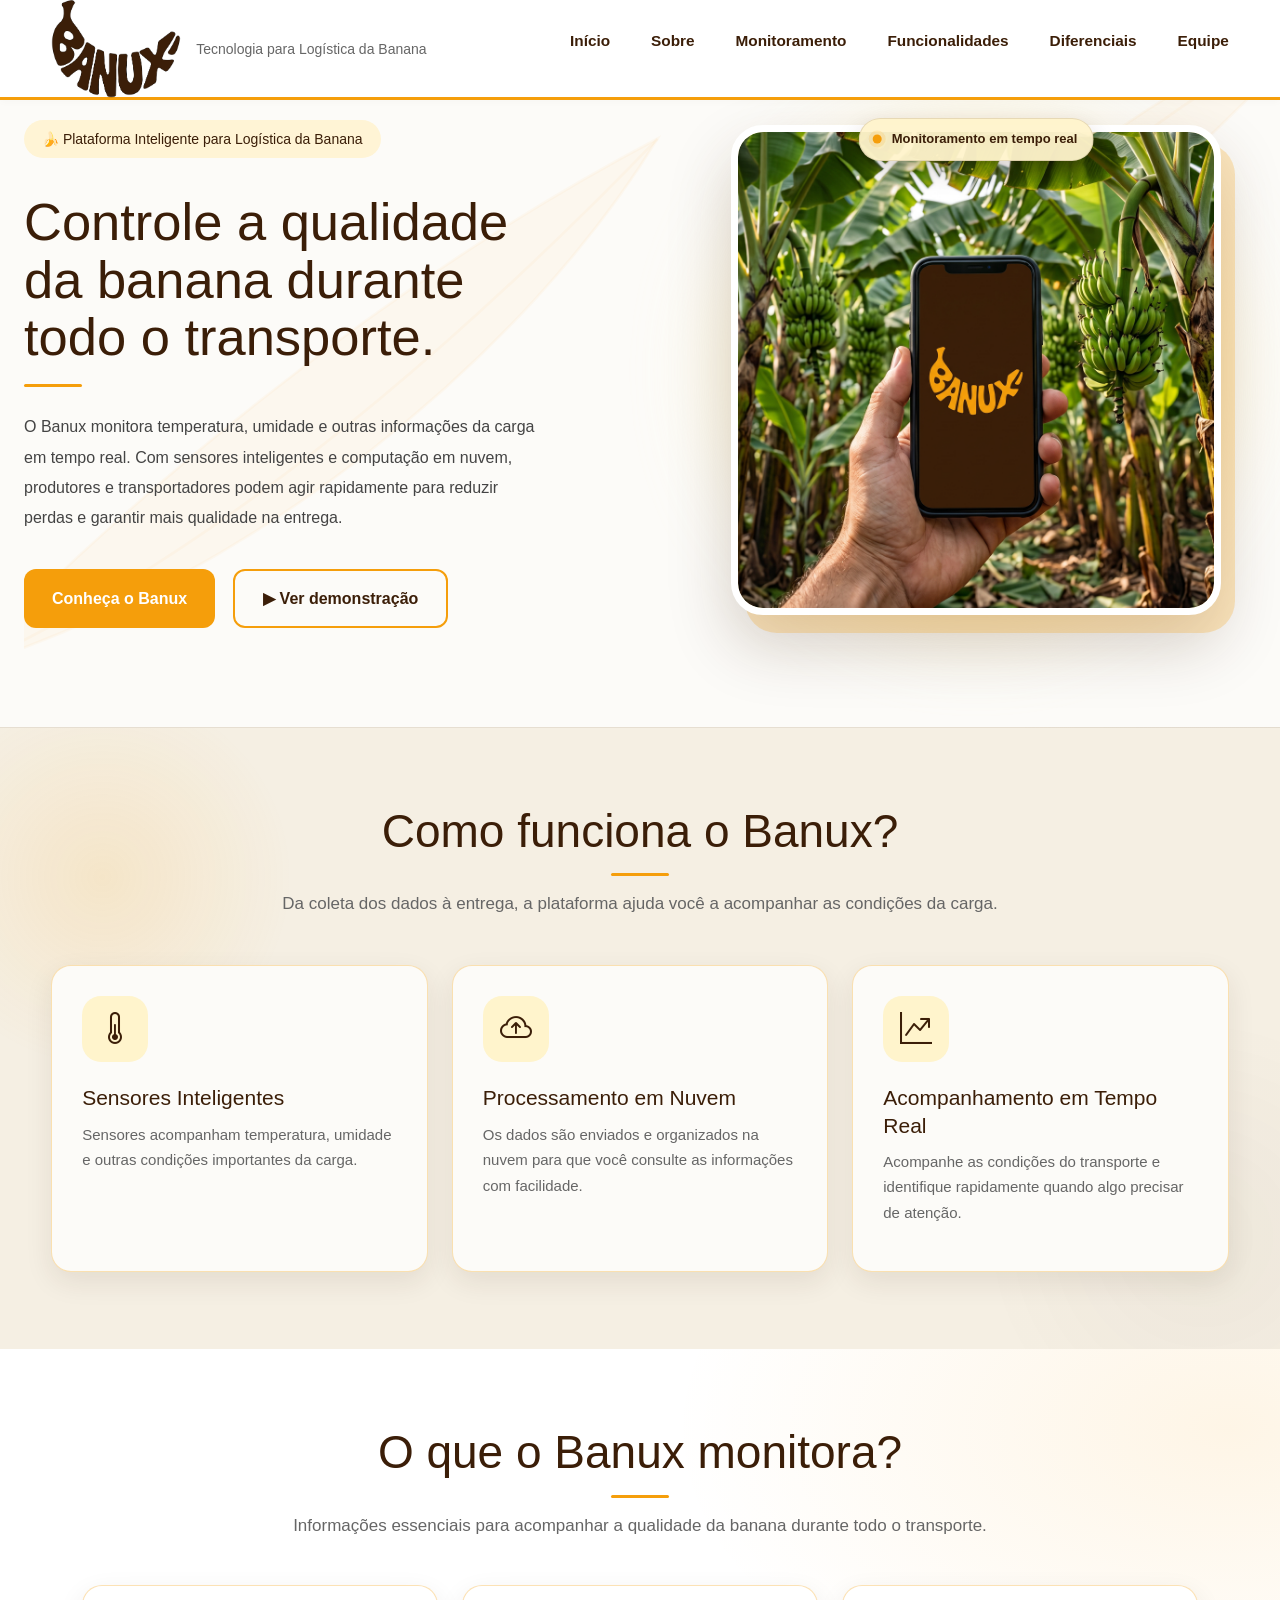
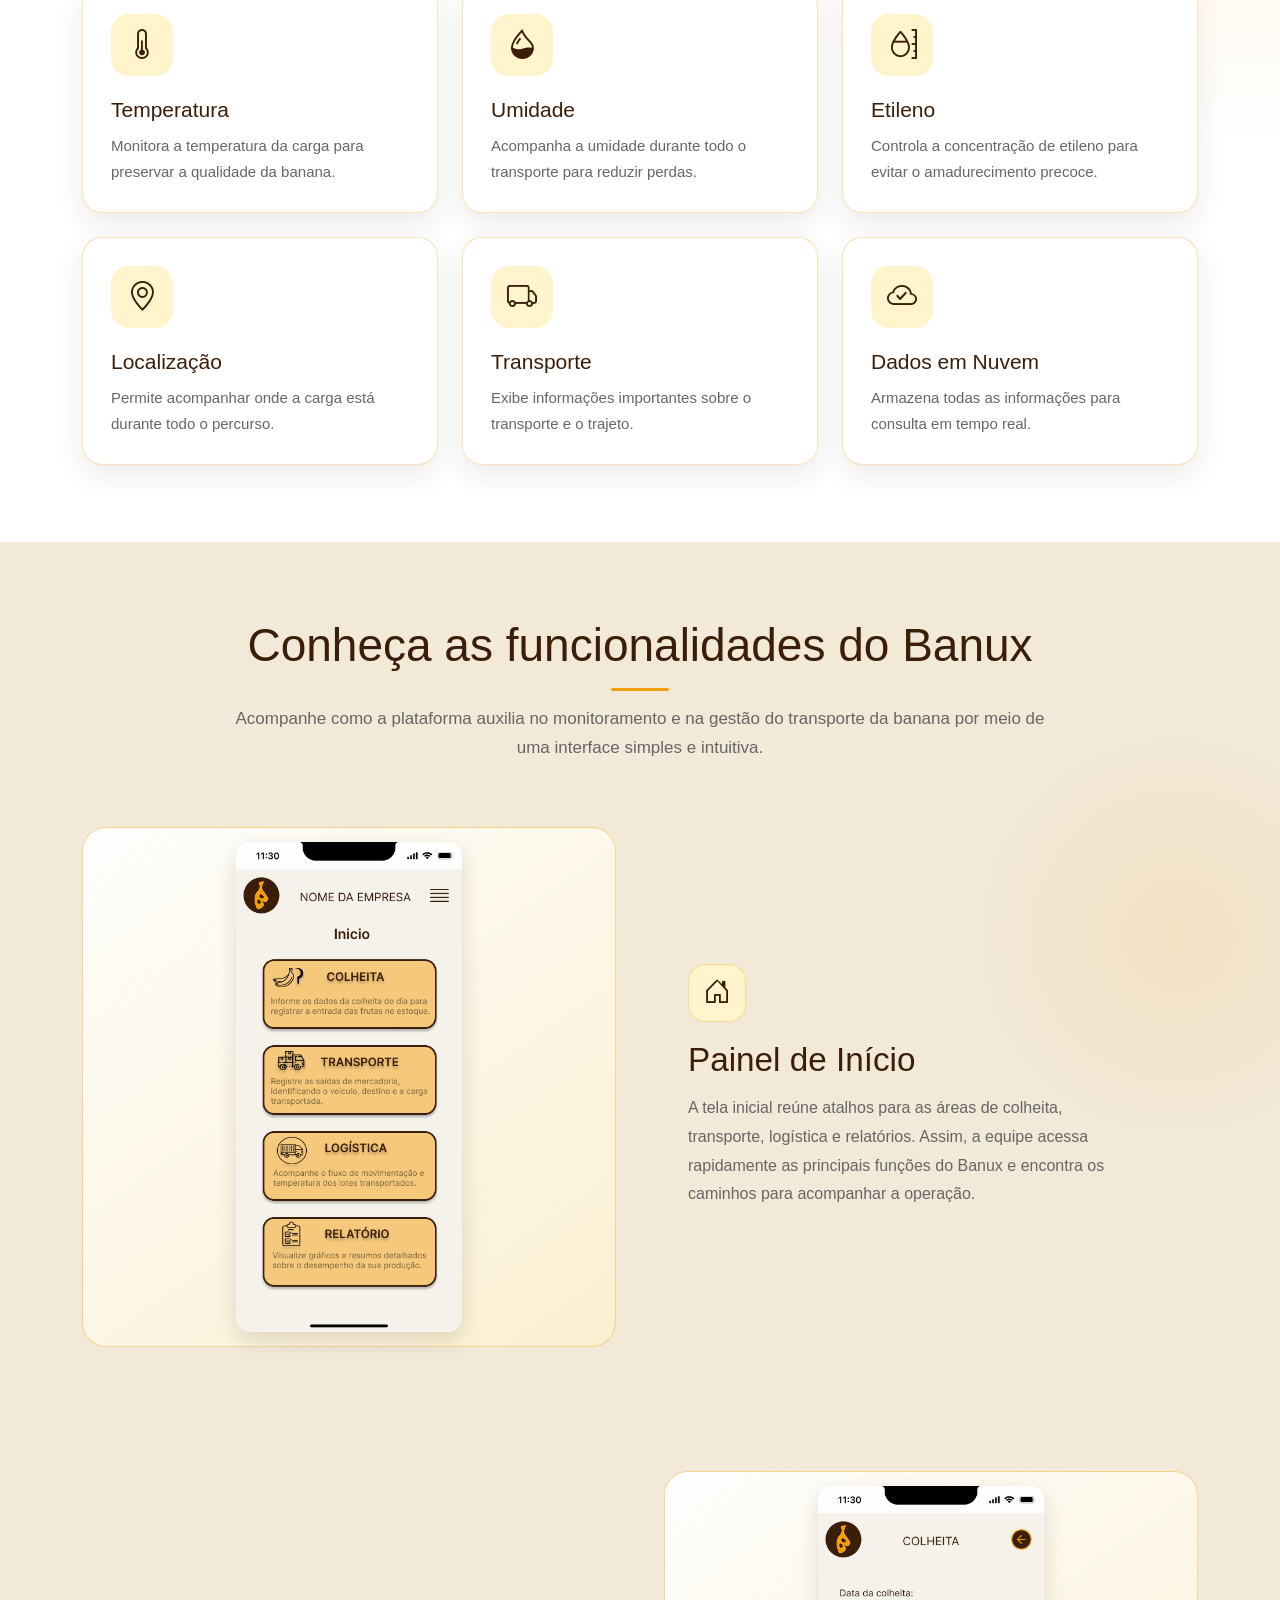
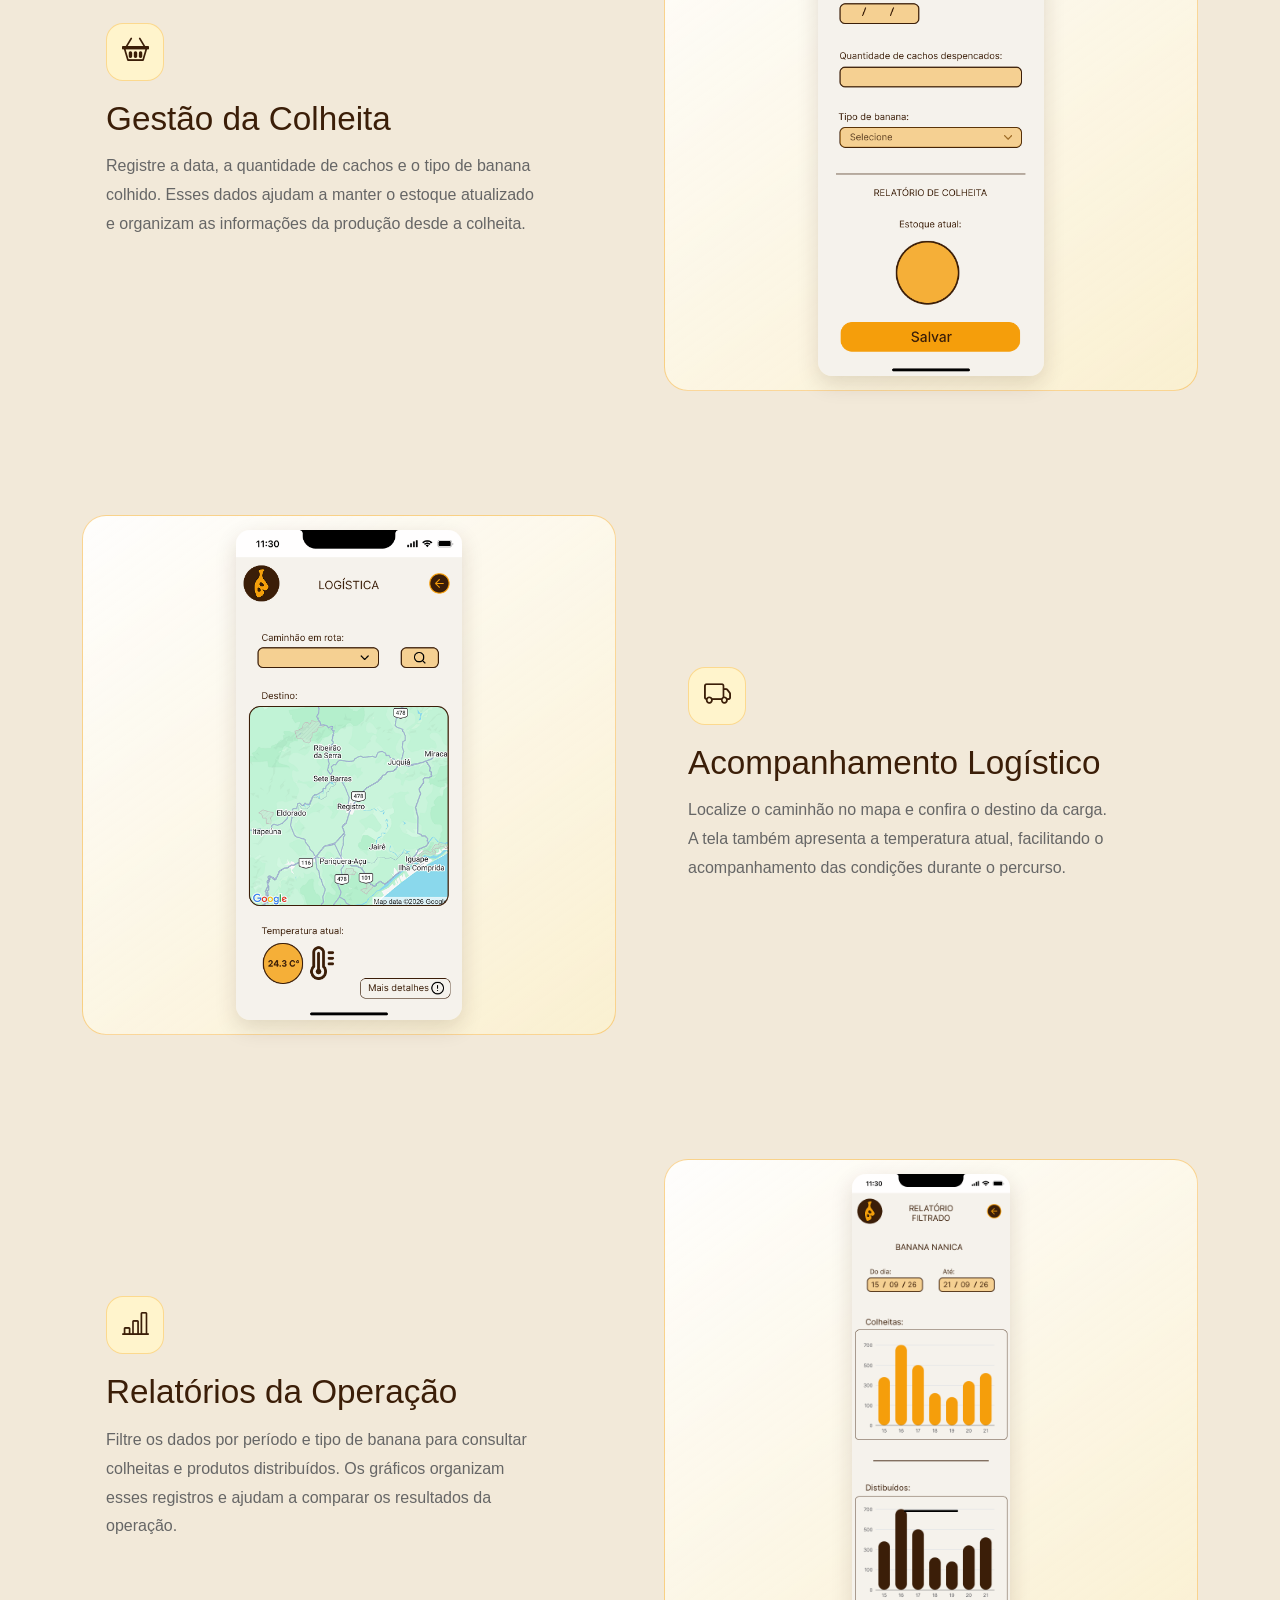
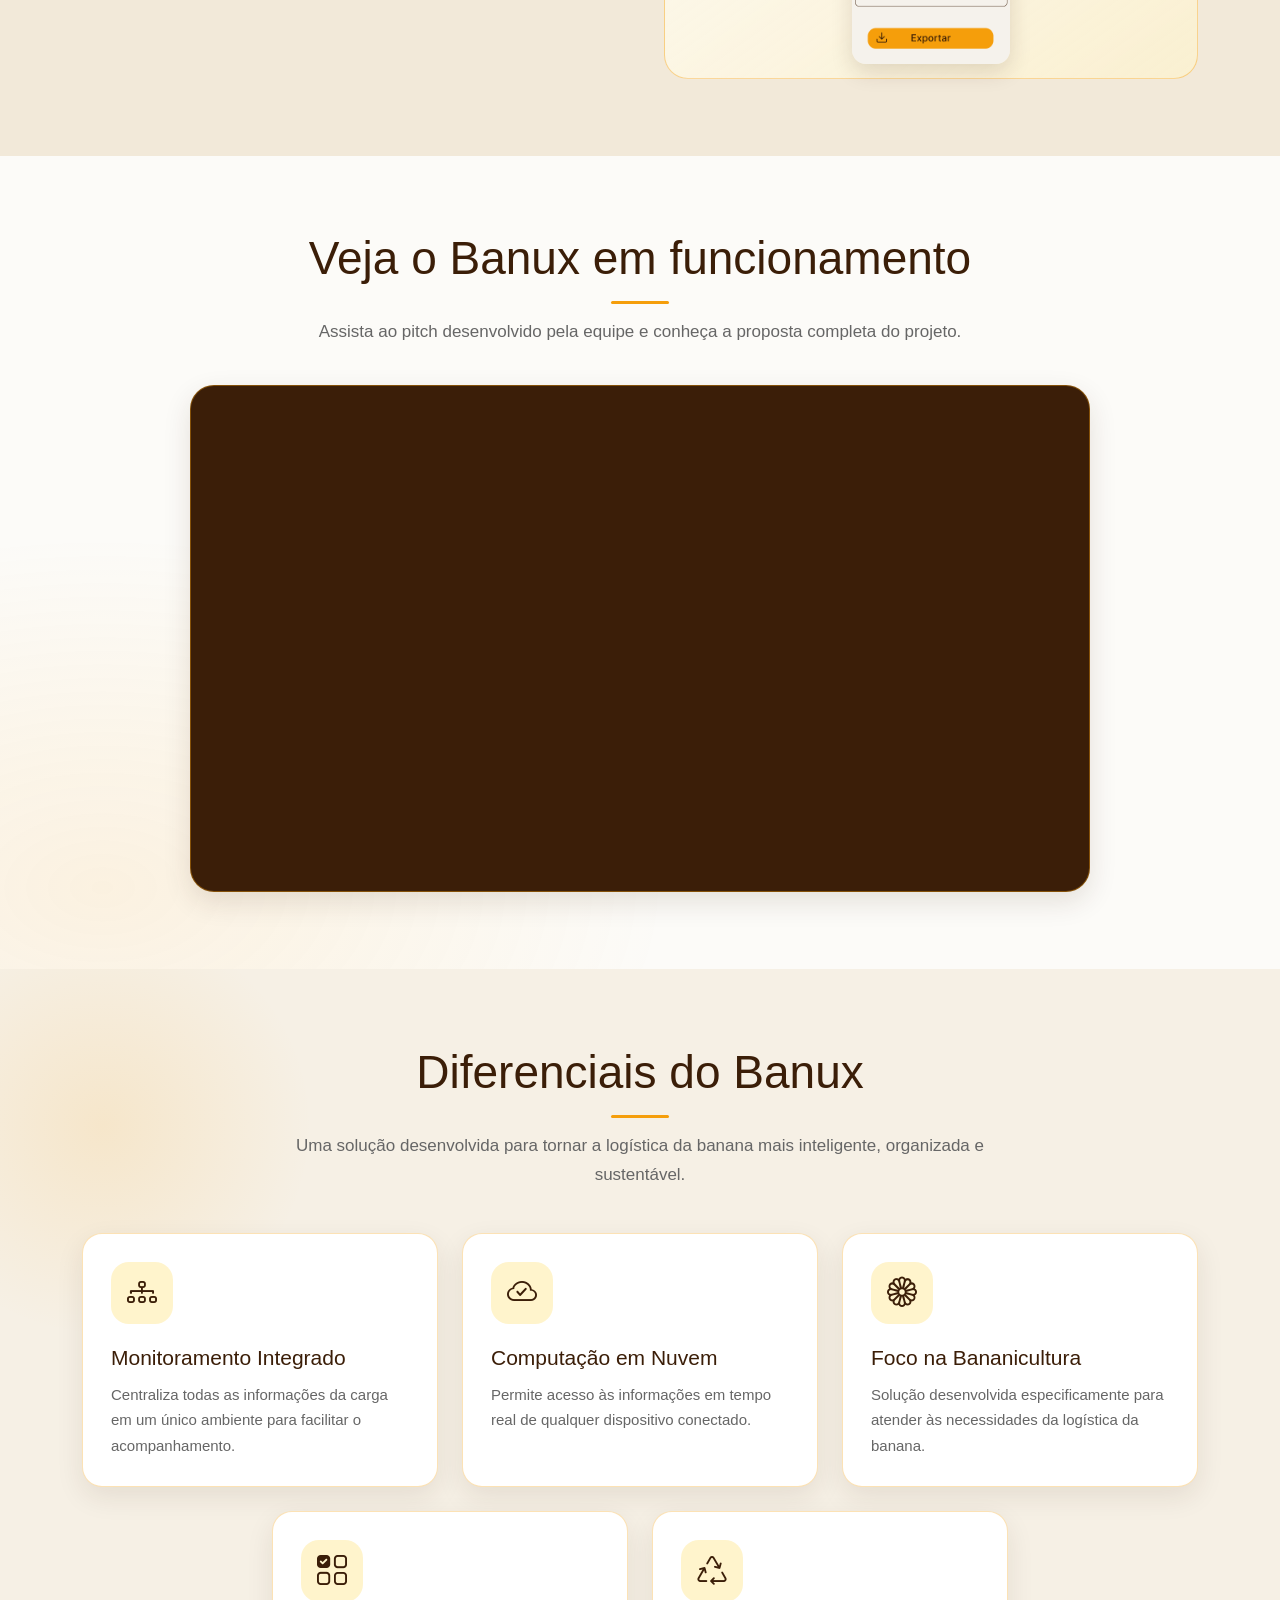
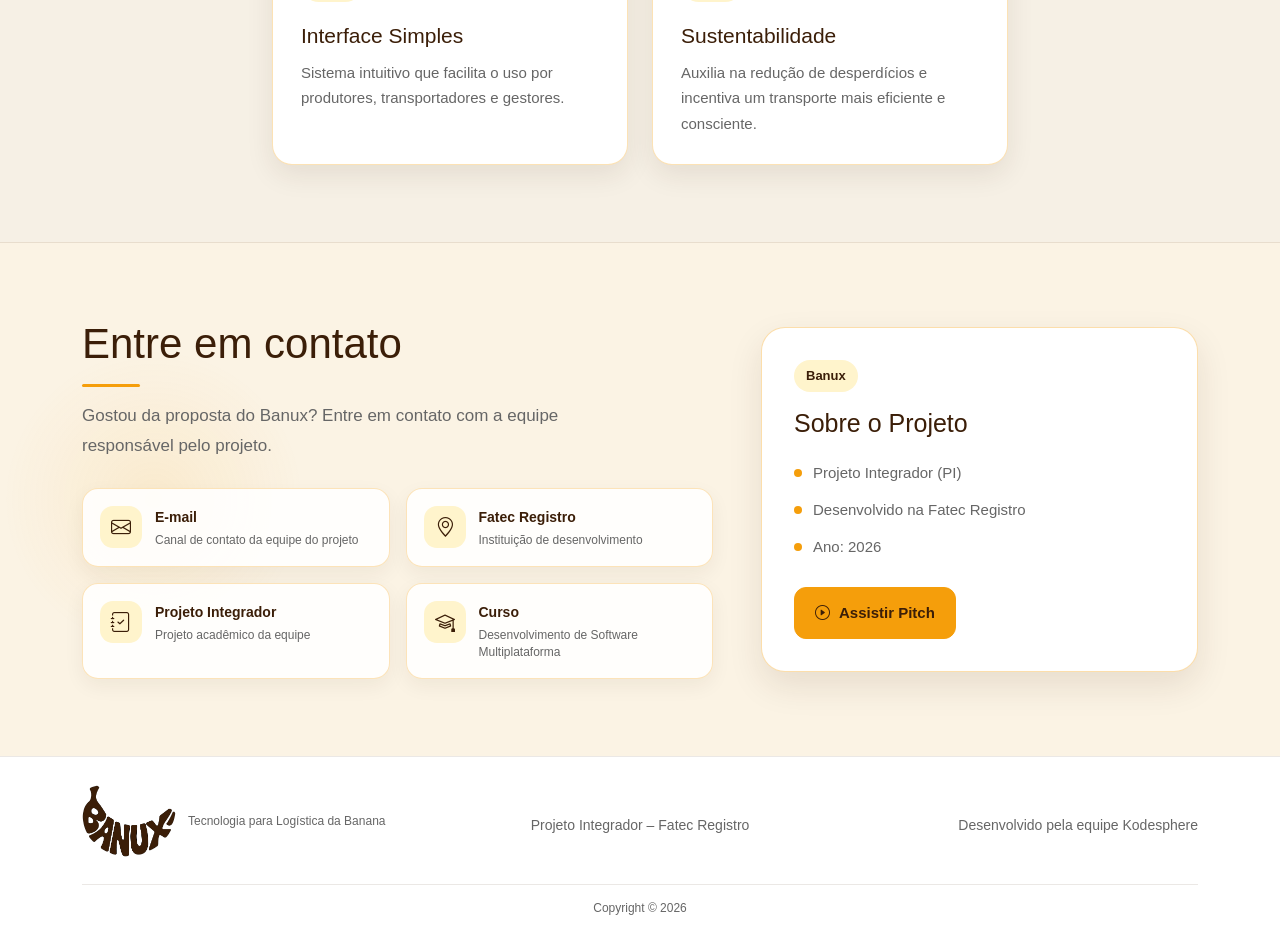
==== banux/index.html @ 8be7b909 "Hospedagem" ====
<!DOCTYPE html>
<html lang="pt-BR">
<head>
    <meta charset="UTF-8">
    <meta name="viewport" content="width=device-width, initial-scale=1.0">
    <title>Banux | Logística Inteligente para Bananas</title>
    <link href="https://cdn.jsdelivr.net/npm/bootstrap@5.3.8/dist/css/bootstrap.min.css" rel="stylesheet" integrity="sha384-sRIl4kxILFvY47J16cr9ZwB07vP4J8+LH7qKQnuqkuIAvNWLzeN8tE5YBujZqJLB" crossorigin="anonymous">
    <link rel="stylesheet" href="style.css">
    <link rel="stylesheet"
        href="https://cdn.jsdelivr.net/npm/bootstrap-icons@1.13.1/font/bootstrap-icons.min.css">
</head>
<body>
    <header>

        <div class="logo">

            <img src="midias/logo_banux_principal.png" alt="Logotipo Banux">

            <div class="logo-texto">

                <span>Tecnologia para Logística da Banana</span>

            </div>

        </div>

        <nav aria-label="Navegação principal">

            <ul>

                <li><a href="#inicio">Início</a></li>

                <li><a href="#sobre">Sobre</a></li>

                <li><a href="#monitoramento">Monitoramento</a></li>

                <li><a href="#funcionalidades">Funcionalidades</a></li>

                <li><a href="#diferenciais">Diferenciais</a></li>

                <li><a href="#contato">Equipe</a></li>

            </ul>

        </nav>

    </header>

<main>
<section class="hero" id="inicio" aria-labelledby="inicio-titulo">

            <svg class="hero-folhas" viewBox="0 0 1400 760" preserveAspectRatio="none" aria-hidden="true" focusable="false">
                <g fill="#F59E0B" fill-opacity="0.04" stroke="#F59E0B" stroke-opacity="0.04" stroke-width="3">
                    <path d="M-70 700C120 520 400 300 720 145C570 370 270 600-70 700Z"/>
                    <path d="M720 145C468 385 200 590-70 700" fill="none"/>
                    <path d="M1470 30C1300 190 1115 350 890 490C1050 255 1260 90 1470 30Z"/>
                    <path d="M890 490C1070 285 1270 115 1470 30" fill="none"/>
                </g>
            </svg>

            <div class="hero-texto">

                <span class="hero-tag">
                    🍌 Plataforma Inteligente para Logística da Banana
                </span>

                <h1 id="inicio-titulo">
                    Controle a qualidade da banana durante todo o transporte.
                </h1>

                <p>
                    O Banux monitora temperatura, umidade e outras informações da carga
                    em tempo real. Com sensores inteligentes e computação em nuvem,
                    produtores e transportadores podem agir rapidamente para reduzir
                    perdas e garantir mais qualidade na entrega.
                </p>

                <div class="hero-botoes">

                    <a href="#funcionalidades" class="btn-principal">
                        Conheça o Banux
                    </a>

                    <a href="#demonstracao" class="btn-secundario">
                        ▶ Ver demonstração
                    </a>

                </div>

            </div>

            <div class="hero-coluna-imagem">
                <span class="hero-imagem-selo">Monitoramento em tempo real</span>
                <div class="hero-imagem">
                    <img
                        src="midias/Gemini_Generated_Image_pdkvakpdkvakpdkv.jpg"
                        alt="Mockup do aplicativo Banux em um celular em meio a uma plantação de bananeiras">
                </div>
            </div>

</section>

<section id="sobre" aria-labelledby="como-funciona-titulo">
    <div class="como-funciona">
        <div class="como-funciona-conteudo">
            <div class="como-funciona-cabecalho">
                <h2 id="como-funciona-titulo">Como funciona o Banux?</h2>
                <p>Da coleta dos dados à entrega, a plataforma ajuda você a acompanhar as condições da carga.</p>
            </div>

            <div class="como-funciona-cards">
                <article class="como-funciona-card">
                    <div class="como-funciona-icone" aria-hidden="true">
                        <i class="bi bi-thermometer-half"></i>
                    </div>
                    <h3>Sensores Inteligentes</h3>
                    <p>Sensores acompanham temperatura, umidade e outras condições importantes da carga.</p>
                </article>

                <article class="como-funciona-card">
                    <div class="como-funciona-icone" aria-hidden="true">
                        <i class="bi bi-cloud-arrow-up"></i>
                    </div>
                    <h3>Processamento em Nuvem</h3>
                    <p>Os dados são enviados e organizados na nuvem para que você consulte as informações com facilidade.</p>
                </article>

                <article class="como-funciona-card">
                    <div class="como-funciona-icone" aria-hidden="true">
                        <i class="bi bi-graph-up-arrow"></i>
                    </div>
                    <h3>Acompanhamento em Tempo Real</h3>
                    <p>Acompanhe as condições do transporte e identifique rapidamente quando algo precisar de atenção.</p>
                </article>
            </div>
        </div>
    </div>
</section>

<section class="monitoramento" id="monitoramento" aria-labelledby="monitoramento-titulo">
        <div class="container">
            <div class="monitoramento-cabecalho">
                <h2 id="monitoramento-titulo">O que o Banux monitora?</h2>
                <p>Informações essenciais para acompanhar a qualidade da banana durante todo o transporte.</p>
            </div>

            <div class="row g-4">
                <div class="col-12 col-md-6 col-lg-4">
                    <article class="monitoramento-card h-100">
                        <div class="monitoramento-icone" aria-hidden="true"><i class="bi bi-thermometer-half"></i></div>
                        <h3>Temperatura</h3>
                        <p>Monitora a temperatura da carga para preservar a qualidade da banana.</p>
                    </article>
                </div>

                <div class="col-12 col-md-6 col-lg-4">
                    <article class="monitoramento-card h-100">
                        <div class="monitoramento-icone" aria-hidden="true"><i class="bi bi-droplet-half"></i></div>
                        <h3>Umidade</h3>
                        <p>Acompanha a umidade durante todo o transporte para reduzir perdas.</p>
                    </article>
                </div>

                <div class="col-12 col-md-6 col-lg-4">
                    <article class="monitoramento-card h-100">
                        <div class="monitoramento-icone" aria-hidden="true"><i class="bi bi-moisture"></i></div>
                        <h3>Etileno</h3>
                        <p>Controla a concentração de etileno para evitar o amadurecimento precoce.</p>
                    </article>
                </div>

                <div class="col-12 col-md-6 col-lg-4">
                    <article class="monitoramento-card h-100">
                        <div class="monitoramento-icone" aria-hidden="true"><i class="bi bi-geo-alt"></i></div>
                        <h3>Localização</h3>
                        <p>Permite acompanhar onde a carga está durante todo o percurso.</p>
                    </article>
                </div>

                <div class="col-12 col-md-6 col-lg-4">
                    <article class="monitoramento-card h-100">
                        <div class="monitoramento-icone" aria-hidden="true"><i class="bi bi-truck"></i></div>
                        <h3>Transporte</h3>
                        <p>Exibe informações importantes sobre o transporte e o trajeto.</p>
                    </article>
                </div>

                <div class="col-12 col-md-6 col-lg-4">
                    <article class="monitoramento-card h-100">
                        <div class="monitoramento-icone" aria-hidden="true"><i class="bi bi-cloud-check"></i></div>
                        <h3>Dados em Nuvem</h3>
                        <p>Armazena todas as informações para consulta em tempo real.</p>
                    </article>
                </div>
            </div>
        </div>
</section>

<section class="funcionalidades" id="funcionalidades" aria-labelledby="funcionalidades-titulo">
    <div class="container">
        <div class="funcionalidades-cabecalho">
            <h2 id="funcionalidades-titulo">Conheça as funcionalidades do Banux</h2>
            <p>Acompanhe como a plataforma auxilia no monitoramento e na gestão do transporte da banana por meio de uma interface simples e intuitiva.</p>
        </div>

        <div class="funcionalidades-lista">
            <div class="row align-items-center g-4 g-lg-5 funcionalidade-item">
                <div class="col-12 col-lg-6 order-1">
                    <figure class="funcionalidade-figura">
                        <img src="midias/tela%20inicial.png" alt="Tela inicial do Banux com atalhos para colheita, transporte, logística e relatórios" loading="lazy">
                    </figure>
                </div>
                <div class="col-12 col-lg-6 order-2">
                    <div class="funcionalidade-texto">
                        <div class="funcionalidade-icone" aria-hidden="true"><i class="bi bi-house-door"></i></div>
                        <h3>Painel de Início</h3>
                        <p>A tela inicial reúne atalhos para as áreas de colheita, transporte, logística e relatórios. Assim, a equipe acessa rapidamente as principais funções do Banux e encontra os caminhos para acompanhar a operação.</p>
                    </div>
                </div>
            </div>

            <div class="row align-items-center g-4 g-lg-5 funcionalidade-item">
                <div class="col-12 col-lg-6 order-2 order-lg-1">
                    <div class="funcionalidade-texto">
                        <div class="funcionalidade-icone" aria-hidden="true"><i class="bi bi-basket2"></i></div>
                        <h3>Gestão da Colheita</h3>
                        <p>Registre a data, a quantidade de cachos e o tipo de banana colhido. Esses dados ajudam a manter o estoque atualizado e organizam as informações da produção desde a colheita.</p>
                    </div>
                </div>
                <div class="col-12 col-lg-6 order-1 order-lg-2">
                    <figure class="funcionalidade-figura">
                        <img src="midias/Colheita.png" alt="Tela de registro da colheita no sistema Banux" loading="lazy">
                    </figure>
                </div>
            </div>

            <div class="row align-items-center g-4 g-lg-5 funcionalidade-item">
                <div class="col-12 col-lg-6 order-1">
                    <figure class="funcionalidade-figura">
                        <img src="midias/logistica.png" alt="Tela de logística do Banux com mapa, localização da carga e temperatura" loading="lazy">
                    </figure>
                </div>
                <div class="col-12 col-lg-6 order-2">
                    <div class="funcionalidade-texto">
                        <div class="funcionalidade-icone" aria-hidden="true"><i class="bi bi-truck"></i></div>
                        <h3>Acompanhamento Logístico</h3>
                        <p>Localize o caminhão no mapa e confira o destino da carga. A tela também apresenta a temperatura atual, facilitando o acompanhamento das condições durante o percurso.</p>
                    </div>
                </div>
            </div>

            <div class="row align-items-center g-4 g-lg-5 funcionalidade-item">
                <div class="col-12 col-lg-6 order-2 order-lg-1">
                    <div class="funcionalidade-texto">
                        <div class="funcionalidade-icone" aria-hidden="true"><i class="bi bi-bar-chart-line"></i></div>
                        <h3>Relatórios da Operação</h3>
                        <p>Filtre os dados por período e tipo de banana para consultar colheitas e produtos distribuídos. Os gráficos organizam esses registros e ajudam a comparar os resultados da operação.</p>
                    </div>
                </div>
                <div class="col-12 col-lg-6 order-1 order-lg-2">
                    <figure class="funcionalidade-figura">
                        <img src="midias/filtro.png" alt="Tela de relatório filtrado do Banux com gráficos de colheitas e distribuição" loading="lazy">
                    </figure>
                </div>
            </div>
        </div>
    </div>
</section>

<section class="demonstracao" id="demonstracao" aria-labelledby="demonstracao-titulo">
    <div class="container">
        <div class="demonstracao-conteudo">
            <h2 id="demonstracao-titulo">Veja o Banux em funcionamento</h2>
            <p>Assista ao pitch desenvolvido pela equipe e conheça a proposta completa do projeto.</p>
            <div class="ratio ratio-16x9 demonstracao-video">
                <iframe
                    src="https://www.youtube.com/embed/bI8J1WgWz58?si=V6G35lZAAQ78GIsW"
                    title="Pitch do projeto Banux no YouTube"
                    allow="accelerometer; autoplay; clipboard-write; encrypted-media; gyroscope; picture-in-picture; web-share"
                    referrerpolicy="strict-origin-when-cross-origin"
                    allowfullscreen
                    loading="lazy"></iframe>
            </div>
        </div>
    </div>
</section>

<section class="diferenciais" id="diferenciais" aria-labelledby="diferenciais-titulo">
    <div class="container">
        <div class="diferenciais-cabecalho">
            <h2 id="diferenciais-titulo">Diferenciais do Banux</h2>
            <p>Uma solução desenvolvida para tornar a logística da banana mais inteligente, organizada e sustentável.</p>
        </div>

        <div class="row g-4 justify-content-center">
            <div class="col-12 col-md-6 col-lg-4">
                <article class="diferenciais-card h-100">
                    <div class="diferenciais-icone" aria-hidden="true"><i class="bi bi-diagram-3"></i></div>
                    <h3>Monitoramento Integrado</h3>
                    <p>Centraliza todas as informações da carga em um único ambiente para facilitar o acompanhamento.</p>
                </article>
            </div>

            <div class="col-12 col-md-6 col-lg-4">
                <article class="diferenciais-card h-100">
                    <div class="diferenciais-icone" aria-hidden="true"><i class="bi bi-cloud-check"></i></div>
                    <h3>Computação em Nuvem</h3>
                    <p>Permite acesso às informações em tempo real de qualquer dispositivo conectado.</p>
                </article>
            </div>

            <div class="col-12 col-md-6 col-lg-4">
                <article class="diferenciais-card h-100">
                    <div class="diferenciais-icone" aria-hidden="true"><i class="bi bi-flower1"></i></div>
                    <h3>Foco na Bananicultura</h3>
                    <p>Solução desenvolvida especificamente para atender às necessidades da logística da banana.</p>
                </article>
            </div>

            <div class="col-12 col-md-6 col-lg-4">
                <article class="diferenciais-card h-100">
                    <div class="diferenciais-icone" aria-hidden="true"><i class="bi bi-ui-checks-grid"></i></div>
                    <h3>Interface Simples</h3>
                    <p>Sistema intuitivo que facilita o uso por produtores, transportadores e gestores.</p>
                </article>
            </div>

            <div class="col-12 col-md-6 col-lg-4">
                <article class="diferenciais-card h-100">
                    <div class="diferenciais-icone" aria-hidden="true"><i class="bi bi-recycle"></i></div>
                    <h3>Sustentabilidade</h3>
                    <p>Auxilia na redução de desperdícios e incentiva um transporte mais eficiente e consciente.</p>
                </article>
            </div>
        </div>
    </div>
</section>

<section class="contato" id="contato" aria-labelledby="contato-titulo">
    <div class="container">
        <div class="row align-items-center g-4 g-lg-5 contato-conteudo">
            <div class="col-12 col-lg-7">
                <div class="contato-apresentacao">
                    <h2 id="contato-titulo">Entre em contato</h2>
                    <p>Gostou da proposta do Banux? Entre em contato com a equipe responsável pelo projeto.</p>

                    <div class="row g-3 contato-itens">
                        <div class="col-12 col-sm-6">
                            <div class="contato-item">
                                <span class="contato-item-icone" aria-hidden="true"><i class="bi bi-envelope"></i></span>
                                <span><strong>E-mail</strong><small>Canal de contato da equipe do projeto</small></span>
                            </div>
                        </div>
                        <div class="col-12 col-sm-6">
                            <div class="contato-item">
                                <span class="contato-item-icone" aria-hidden="true"><i class="bi bi-geo-alt"></i></span>
                                <span><strong>Fatec Registro</strong><small>Instituição de desenvolvimento</small></span>
                            </div>
                        </div>
                        <div class="col-12 col-sm-6">
                            <div class="contato-item">
                                <span class="contato-item-icone" aria-hidden="true"><i class="bi bi-journal-check"></i></span>
                                <span><strong>Projeto Integrador</strong><small>Projeto acadêmico da equipe</small></span>
                            </div>
                        </div>
                        <div class="col-12 col-sm-6">
                            <div class="contato-item">
                                <span class="contato-item-icone" aria-hidden="true"><i class="bi bi-mortarboard"></i></span>
                                <span><strong>Curso</strong><small>Desenvolvimento de Software Multiplataforma</small></span>
                            </div>
                        </div>
                    </div>
                </div>
            </div>

            <div class="col-12 col-lg-5">
                <div class="sobre-projeto-card">
                    <span class="sobre-projeto-etiqueta">Banux</span>
                    <h3>Sobre o Projeto</h3>
                    <ul>
                        <li>Projeto Integrador (PI)</li>
                        <li>Desenvolvido na Fatec Registro</li>
                        <li>Ano: 2026</li>
                    </ul>
                    <a class="btn-pitch" href="#demonstracao">
                        <i class="bi bi-play-circle" aria-hidden="true"></i>
                        Assistir Pitch
                    </a>
                </div>
            </div>
        </div>
    </div>
</section>

</main>

<footer class="rodape">
    <div class="container">
        <div class="row align-items-center gy-3 rodape-principal">
            <div class="col-12 col-lg-4">
                <a class="rodape-marca" href="#inicio" aria-label="Banux — voltar ao início">
                    <img src="midias/logo_banux_principal.png" alt="">
                    <span>
                        <small>Tecnologia para Logística da Banana</small>
                    </span>
                </a>
            </div>
            <div class="col-12 col-lg-4 text-lg-center">
                <p class="rodape-projeto">Projeto Integrador – Fatec Registro</p>
            </div>
            <div class="col-12 col-lg-4 text-lg-end">
                <p class="rodape-equipe">Desenvolvido pela equipe Kodesphere</p>
            </div>
        </div>
        <div class="rodape-copyright">
            <p>Copyright © 2026</p>
        </div>
    </div>
</footer>
</body>
</html>
---- banux/style.css ----
/*==================================================
                    RESET
==================================================*/

*{
    margin:0;
    padding:0;
    box-sizing:border-box;
}

html{
    scroll-behavior:smooth;
    scroll-padding-top:110px;
}

body{

    font-family: Arial, Helvetica, sans-serif;
    background:#fcfbf8;
    color:var(--marrom);
    line-height:1.6;

}

/*==================================================
                  IDENTIDADE VISUAL
==================================================*/

:root{

    /* CORES PRINCIPAIS */

    --amarelo:#F59E0B;

    --amarelo-claro:#FFF4CC;

    --marrom:#3B1E08;

    --marrom-claro:#8A5A2B;

    --branco:#FFFFFF;

    --preto:#2D2D2D;

    --cinza:#666666;

    --cinza-claro:#F7F7F7;

    /* EFEITOS */

    --sombra:0 10px 25px rgba(0,0,0,.10);

    --borda:15px;

    --transicao:.35s;

    --secao-espacamento:clamp(68px, 6vw, 88px);

}

/*==================================
            HEADER
==================================*/

header{

    width:100%;
    height:100px;

    background:var(--branco);

    display:flex;
    justify-content:space-between;
    align-items:center;

    padding:0 clamp(20px, 4vw, 60px);

    border-bottom:3px solid var(--amarelo);
    box-shadow:0 2px 8px rgba(59, 30, 8, .025);

    position:fixed;
    top:0;
    left:0;

    z-index:1000;

}

.logo{

    display:flex;
    align-items:center;

    gap:15px;

}

.logo img{

    width:130px;
    height:auto;

}

.logo-texto span{

    font-size:14px;

    color:var(--cinza);

}
nav ul{

    display:flex;

    list-style:none;

    gap:clamp(18px, 3.2vw, 50px);

}

nav ul li a{

    text-decoration:none;

    color:var(--marrom);

    font-weight:bold;

    transition:.3s;

    position:relative;

    font-size:clamp(15px, 1.2vw, 19px);
}

nav ul li a::after{

    content:"";

    position:absolute;

    left:50%;

    bottom:-8px;

    width:0;

    height:3px;

    background:var(--amarelo);

    transform:translateX(-50%);

    transition:.3s;

    border-radius:10px;

}

nav ul li a:hover{

    color:var(--amarelo);

}

nav ul li a:hover::after{

    width:70%;

}

/* HERO */

.hero{
    position:relative;
    isolation:isolate;
    width:min(1300px, calc(100% - 48px));

    margin:0 auto;

    padding: 90px 0 60px;

    display:flex;
    justify-content:space-between;
    align-items:center;

    gap:clamp(40px, 7vw, 110px);
}

.hero-texto{

    flex:1 1 500px;
    min-width:0;

}

.hero-tag{

    display:inline-block;
    position:relative;
    top:8px;

    background:#fff4d5;

    color:var(--marrom);

    padding:8px 18px;

    border-radius:30px;

    font-size:14px;

    margin-bottom:25px;

}

.hero h1{
    font-size:clamp(40px, 4.1vw, 55px);
    line-height:1.1;
    color:var(--marrom);
    margin:18px 0 25px;
    max-width:520px;
}

.hero h1::after{
    content:"";
    display:block;
    width:58px;
    height:3px;
    margin-top:18px;
    border-radius:999px;
    background:var(--amarelo);
}

.hero p{
    font-size:16px;
    line-height:1.9;
    color:#444;
    max-width:520px;
    margin-bottom:35px;
}

.hero-botoes{
    display:flex;
    gap:18px;
    margin-top:10px;
}

.btn-principal{
    background:var(--amarelo);
    color: #fff;
    text-decoration: none;
    padding: 15px 28px;
    border-radius: 12px;
    font-weight: bold;
    transition: .3s;

    display: flex;
    justify-content: center;
    align-items: center;
}

.btn-principal:hover{

    background:#D98908;

}

.btn-secundario{

    border:2px solid var(--amarelo);

    color:var(--marrom);

    text-decoration:none;

    padding:15px 28px;

    border-radius:12px;

    font-weight:bold;

    transition:.3s;

}

.btn-secundario:hover{

    background:#fdf1c6;

}

.hero-folhas{
    position:absolute;
    inset:0;
    z-index:0;
    width:100%;
    height:100%;
    pointer-events:none;
}

.hero-texto,
.hero-coluna-imagem{
    position:relative;
    z-index:1;
}

.hero-coluna-imagem{
    position:relative;
    isolation:isolate;
    flex:0 1 560px;
    min-width:0;
    width:100%;
    max-width:560px;
    aspect-ratio:1 / 1;
    display:grid;
    place-items:center;
}

.hero-coluna-imagem::before{
    content:"";
    position:absolute;
    z-index:-1;
    width:92%;
    aspect-ratio:1;
    border-radius:50%;
    background:rgba(255, 244, 204, .82);
    filter:blur(42px);
    opacity:.7;
}

.hero-imagem{
    position:relative;
    width:min(87.5%, 490px);
    aspect-ratio:1 / 1;
    overflow:hidden;
    border:7px solid var(--branco);
    border-radius:32px;
    background:var(--amarelo-claro);
    box-shadow:14px 18px 0 rgba(245, 158, 11, .24), 0 30px 65px rgba(59, 30, 8, .2);
    animation:hero-flutuar 5.5s ease-in-out infinite;
}

.hero-imagem img{
    display:block;
    width:100%;
    height:100%;
    object-fit:cover;
    object-position:center;
    border-radius:24px;
}

.hero-imagem-selo{
    position:absolute;
    z-index:2;
    top:5%;
    left:50%;
    max-width:calc(100% - 40px);
    padding:10px 15px 10px 32px;
    border:1px solid rgba(59, 30, 8, .12);
    border-radius:999px;
    background:rgba(255, 244, 204, .95);
    color:var(--marrom);
    font-size:13px;
    font-weight:700;
    box-shadow:0 10px 24px rgba(59, 30, 8, .18);
    transform:translateX(-50%);
    white-space:nowrap;
}

.hero-imagem-selo::before{
    content:"";
    position:absolute;
    left:13px;
    top:50%;
    width:9px;
    height:9px;
    border-radius:50%;
    background:var(--amarelo);
    transform:translateY(-50%);
    box-shadow:0 0 0 4px rgba(245, 158, 11, .14);
}

@keyframes hero-flutuar{
    0%, 100%{ transform:translateY(0); }
    50%{ transform:translateY(-9px); }
}

@media (prefers-reduced-motion: reduce){
    .hero-imagem{
        animation:none;
    }
}
/* Telas menores: reduz o menu e empilha o conteúdo do hero. */
@media (max-width: 1000px){
    header{
        padding-inline:24px;
    }

    .logo img{
        width:110px;
    }

    nav ul{
        gap:16px;
    }

    nav ul li a{
        font-size:15px;
    }

    .hero{
        gap:32px;
    }
}

@media (max-width: 900px){
    html{
        scroll-padding-top:170px;
    }

    header{
        height:auto;
        min-height:90px;
        padding:10px 18px;
        flex-wrap:wrap;
        gap:8px 16px;
    }

    .logo img{
        width:100px;
    }

    nav{
        width:100%;
    }

    nav ul{
        justify-content:center;
        flex-wrap:wrap;
        gap:4px 18px;
    }

    .hero{
        padding-top:170px;
    }
}

@media (max-width: 760px){
    html{
        scroll-padding-top:170px;
    }

    header{
        height:auto;
        min-height:90px;
        padding:10px 18px;
        flex-wrap:wrap;
        gap:8px 16px;
    }

    .logo img{
        width:94px;
    }

    .logo-texto span{
        font-size:12px;
    }

    nav{
        width:100%;
    }

    nav ul{
        justify-content:center;
        flex-wrap:wrap;
        gap:4px 18px;
    }

    nav ul li a{
        font-size:14px;
    }

    .hero{
        width:calc(100% - 36px);
        padding-top:170px;
        flex-direction:column;
        align-items:stretch;
        gap:24px;
    }

    .hero h1{
        font-size:clamp(36px, 9vw, 48px);
    }

    .hero-imagem{
        width:min(87.5%, 420px);
    }

    .hero-coluna-imagem{
        width:min(100%, 480px);
        flex-basis:auto;
        align-self:center;
    }

    .hero-imagem-selo{
        font-size:12px;
        padding:9px 13px 9px 30px;
    }

    .hero-botoes{
        flex-wrap:wrap;
    }
}

/* COMO FUNCIONA */
.como-funciona{
    padding:88px clamp(18px, 4vw, 60px);
    background:
        radial-gradient(circle at 8% 24%, rgba(245, 158, 11, .12), transparent 190px),
        radial-gradient(circle at 94% 82%, rgba(59, 30, 8, .045), transparent 220px),
        #F5EFE3;
    border-top:1px solid rgba(59, 30, 8, .08);
}

.como-funciona-conteudo{
    width:min(1220px, 100%);
    margin:0 auto;
}

.como-funciona-cabecalho{
    max-width:760px;
    margin:0 auto 46px;
    text-align:center;
}

.como-funciona-cabecalho h2{
    margin:0 0 14px;
    color:var(--marrom);
    font-size:clamp(32px, 4vw, 46px);
    line-height:1.15;
}

.como-funciona-cabecalho h2::after,
.monitoramento-cabecalho h2::after,
.funcionalidades-cabecalho h2::after,
.demonstracao h2::after,
.diferenciais-cabecalho h2::after,
.contato h2::after{
    content:"";
    display:block;
    width:58px;
    height:3px;
    margin:16px auto 0;
    border-radius:999px;
    background:var(--amarelo);
}

.como-funciona-cabecalho p{
    color:var(--cinza);
    font-size:17px;
    line-height:1.7;
}

.como-funciona-cards{
    display:flex;
    align-items:stretch;
    gap:24px;
}

.como-funciona-card{
    flex:1 1 280px;
    padding:30px;
    border:1px solid rgba(245, 158, 11, .3);
    border-radius:20px;
    background:#fcfbf8;
    box-shadow:0 10px 28px rgba(59, 30, 8, .09);
    transition:transform .3s ease, box-shadow .3s ease;
}

.como-funciona-card:hover{
    transform:translateY(-7px);
    box-shadow:0 18px 36px rgba(59, 30, 8, .15);
}

.como-funciona-icone{
    display:grid;
    place-items:center;
    width:66px;
    height:66px;
    margin-bottom:22px;
    border-radius:19px;
    background:var(--amarelo-claro);
    color:var(--marrom);
    font-size:32px;
}

.como-funciona-card h3{
    margin:0 0 10px;
    color:var(--marrom);
    font-size:21px;
    line-height:1.3;
}

.como-funciona-card p{
    color:var(--cinza);
    font-size:15px;
    line-height:1.7;
}

@media (max-width: 850px){
    .como-funciona{
        padding-block:68px;
    }

    .como-funciona-cabecalho{
        margin-bottom:32px;
    }

    .como-funciona-cards{
        flex-direction:column;
        gap:16px;
    }

    .como-funciona-card{
        width:min(100%, 600px);
        margin-inline:auto;
    }
}

/* O QUE O BANUX MONITORA */
.monitoramento{
    padding:88px 0 104px;
    background:
        radial-gradient(ellipse at 96% 10%, rgba(245, 158, 11, .1), transparent 32%),
        #FFFFFF;
}

.monitoramento-cabecalho{
    max-width:760px;
    margin:0 auto 44px;
    text-align:center;
}

.monitoramento-cabecalho h2{
    margin:0 0 14px;
    color:var(--marrom);
    font-size:clamp(32px, 4vw, 46px);
    line-height:1.15;
}

.monitoramento-cabecalho p{
    margin:0;
    color:var(--cinza);
    font-size:17px;
    line-height:1.7;
}

.monitoramento-card{
    padding:28px;
    border:1px solid rgba(245, 158, 11, .3);
    border-radius:20px;
    background:var(--branco);
    box-shadow:0 10px 28px rgba(59, 30, 8, .09);
    transition:transform .3s ease, box-shadow .3s ease;
}

.monitoramento-card:hover{
    transform:translateY(-7px);
    box-shadow:0 18px 36px rgba(59, 30, 8, .15);
}

.monitoramento-icone{
    display:grid;
    place-items:center;
    width:62px;
    height:62px;
    margin-bottom:20px;
    border-radius:18px;
    background:var(--amarelo-claro);
    color:var(--marrom);
    font-size:30px;
}

.monitoramento-card h3{
    margin:0 0 10px;
    color:var(--marrom);
    font-size:21px;
    line-height:1.3;
}

.monitoramento-card p{
    margin:0;
    color:var(--cinza);
    font-size:15px;
    line-height:1.7;
}

@media (prefers-reduced-motion: reduce){
    .monitoramento-card{
        transition:none;
    }
}

/* CONTATO */
.contato{
    padding:88px 0 80px;
    border-top:1px solid rgba(59, 30, 8, .1);
    background:
        radial-gradient(circle at 12% 50%, rgba(245, 158, 11, .1), transparent 150px),
        #FBF3E4;
}

.contato h2{
    margin:0 0 14px;
    color:var(--marrom);
    font-size:clamp(32px, 3.5vw, 42px);
    line-height:1.15;
}

.contato h2::after{
    margin:16px 0 0;
}

.contato-apresentacao > p{
    max-width:560px;
    margin:0 0 28px;
    color:var(--cinza);
    font-size:17px;
    line-height:1.75;
}

.contato-item{
    display:flex;
    align-items:flex-start;
    gap:13px;
    height:100%;
    padding:17px;
    border:1px solid rgba(245, 158, 11, .28);
    border-radius:16px;
    background:rgba(255, 255, 255, .88);
    box-shadow:0 7px 20px rgba(59, 30, 8, .06);
}

.contato-item-icone{
    display:grid;
    place-items:center;
    flex:0 0 42px;
    width:42px;
    height:42px;
    border-radius:13px;
    background:var(--amarelo-claro);
    color:var(--marrom);
    font-size:20px;
}

.contato-item > span:last-child{
    display:flex;
    flex-direction:column;
    gap:3px;
    min-width:0;
}

.contato-item strong{
    color:var(--marrom);
    font-size:14px;
}

.contato-item small{
    color:var(--cinza);
    font-size:12px;
    line-height:1.45;
}

.sobre-projeto-card{
    padding:32px;
    border:1px solid rgba(245, 158, 11, .34);
    border-radius:24px;
    background:var(--branco);
    box-shadow:0 14px 34px rgba(59, 30, 8, .1);
}

.sobre-projeto-etiqueta{
    display:inline-block;
    margin-bottom:16px;
    padding:6px 12px;
    border-radius:999px;
    background:var(--amarelo-claro);
    color:var(--marrom);
    font-size:13px;
    font-weight:700;
}

.sobre-projeto-card h3{
    margin:0;
    color:var(--marrom);
    font-size:25px;
}

.sobre-projeto-card ul{
    display:grid;
    gap:13px;
    margin:23px 0 28px;
    padding:0;
    list-style:none;
}

.sobre-projeto-card li{
    display:flex;
    align-items:flex-start;
    gap:11px;
    color:var(--cinza);
    font-size:15px;
}

.sobre-projeto-card li::before{
    content:"";
    flex:0 0 8px;
    width:8px;
    height:8px;
    margin-top:8px;
    border-radius:50%;
    background:var(--amarelo);
}

.btn-pitch{
    display:inline-flex;
    align-items:center;
    justify-content:center;
    gap:9px;
    padding:13px 20px;
    border:1px solid var(--amarelo);
    border-radius:12px;
    background:var(--amarelo);
    color:var(--marrom);
    font-size:15px;
    font-weight:700;
    text-decoration:none;
    transition:background-color .25s ease, box-shadow .25s ease, transform .25s ease;
}

.btn-pitch:hover{
    transform:translateY(-2px);
    background:#E08A00;
    color:var(--marrom);
    box-shadow:0 8px 18px rgba(59, 30, 8, .12);
}

.rodape{
    padding:28px 0 18px;
    border-top:1px solid rgba(59, 30, 8, .1);
    background:#FFFFFF;
}

.rodape-marca{
    display:inline-flex;
    align-items:center;
    gap:12px;
    color:var(--marrom);
    text-decoration:none;
}

.rodape-marca img{
    width:94px;
    height:auto;
    object-fit:contain;
}

.rodape-marca span{
    display:flex;
    flex-direction:column;
    line-height:1.25;
}

.rodape-marca small{
    color:var(--cinza);
    font-size:12px;
}

.rodape-projeto,
.rodape-equipe{
    margin:0;
    color:var(--cinza);
    font-size:14px;
}

.rodape-copyright{
    margin-top:20px;
    padding-top:14px;
    border-top:1px solid rgba(59, 30, 8, .1);
    text-align:center;
}

.rodape-copyright p{
    margin:0;
    color:var(--cinza);
    font-size:12px;
}

@media (max-width: 991.98px){
    .rodape-principal > div{
        text-align:center;
    }

    .rodape-marca{
        justify-content:center;
    }
}

@media (max-width: 767.98px){
    .contato{
        padding:68px 0 64px;
    }

    .sobre-projeto-card{
        padding:26px;
    }

    .monitoramento{
        padding:68px 0 80px;
    }

    .monitoramento-cabecalho{
        margin-bottom:32px;
    }

    .monitoramento-card{
        padding:24px;
    }
}

/* FUNCIONALIDADES */
.funcionalidades{
    padding:88px 0 104px;
    background:
        radial-gradient(circle at 92% 14%, rgba(245, 158, 11, .11), transparent 210px),
        #F2E9D9;
}

.funcionalidades-cabecalho{
    max-width:820px;
    margin:0 auto 64px;
    text-align:center;
}

.funcionalidades-cabecalho h2,
.demonstracao h2{
    margin:0 0 14px;
    color:var(--marrom);
    font-size:clamp(32px, 4vw, 46px);
    line-height:1.15;
}

.funcionalidades-cabecalho p,
.demonstracao p{
    margin:0;
    color:var(--cinza);
    font-size:17px;
    line-height:1.7;
}

.funcionalidade-item + .funcionalidade-item{
    margin-top:76px;
}

.funcionalidade-figura{
    display:flex;
    justify-content:center;
    align-items:center;
    width:100%;
    height:clamp(360px, 42vw, 520px);
    padding:14px;
    border:1px solid rgba(245, 158, 11, .4);
    border-radius:24px;
    background:linear-gradient(145deg, rgba(255, 255, 255, .92), rgba(255, 244, 204, .62));
    margin:0;
}

.funcionalidade-figura img{
    display:block;
    width:auto;
    max-width:100%;
    height:100%;
    object-fit:contain;
    border-radius:14px;
    box-shadow:0 8px 22px rgba(59, 30, 8, .14);
}

.funcionalidade-texto{
    max-width:480px;
    padding:16px clamp(0px, 2vw, 24px);
}

.funcionalidade-icone{
    display:grid;
    place-items:center;
    width:58px;
    height:58px;
    margin-bottom:18px;
    border:1px solid rgba(245, 158, 11, .32);
    border-radius:17px;
    background:var(--amarelo-claro);
    color:var(--marrom);
    font-size:27px;
}

.funcionalidade-texto h3{
    margin:0 0 14px;
    color:var(--marrom);
    font-size:clamp(25px, 2.6vw, 34px);
    line-height:1.2;
}

.funcionalidade-texto p{
    margin:0;
    color:var(--cinza);
    font-size:16px;
    line-height:1.8;
}

/* DEMONSTRAÇÃO */
.demonstracao{
    padding:88px 0 104px;
    background:
        radial-gradient(ellipse at 8% 90%, rgba(245, 158, 11, .1), transparent 34%),
        #FCFBF8;
}

.demonstracao-conteudo{
    max-width:900px;
    margin:0 auto;
    text-align:center;
}

.demonstracao-video{
    width:100%;
    margin:38px auto 0;
    overflow:hidden;
    border:1px solid rgba(245, 158, 11, .4);
    border-radius:24px;
    background:var(--marrom);
    box-shadow:0 10px 28px rgba(59, 30, 8, .12);
}

@media (max-width: 767.98px){
    .funcionalidades,
    .demonstracao{
        padding:68px 0 80px;
    }

    .funcionalidades-cabecalho{
        margin-bottom:42px;
    }

    .funcionalidade-item + .funcionalidade-item{
        margin-top:48px;
    }

    .funcionalidade-figura{
        height:clamp(320px, 100vw, 420px);
        min-height:320px;
    }

    .funcionalidade-texto{
        padding:4px 6px;
    }

    .demonstracao-video{
        margin-top:28px;
    }
}

/* DIFERENCIAIS DO BANUX */
.diferenciais{
    padding:88px 0 104px;
    background:
        radial-gradient(circle at 8% 18%, rgba(245, 158, 11, .12), transparent 210px),
        #F6F0E5;
}

.diferenciais-cabecalho{
    max-width:760px;
    margin:0 auto 44px;
    text-align:center;
}

.diferenciais-cabecalho h2{
    margin:0 0 14px;
    color:var(--marrom);
    font-size:clamp(32px, 4vw, 46px);
    line-height:1.15;
}

.diferenciais-cabecalho p{
    margin:0;
    color:var(--cinza);
    font-size:17px;
    line-height:1.7;
}

.diferenciais-card{
    padding:28px;
    border:1px solid rgba(245, 158, 11, .3);
    border-radius:20px;
    background:var(--branco);
    box-shadow:0 10px 28px rgba(59, 30, 8, .09);
    transition:transform .3s ease, box-shadow .3s ease;
}

.diferenciais-card:hover{
    transform:translateY(-7px);
    box-shadow:0 18px 36px rgba(59, 30, 8, .15);
}

.diferenciais-icone{
    display:grid;
    place-items:center;
    width:62px;
    height:62px;
    margin-bottom:20px;
    border-radius:18px;
    background:var(--amarelo-claro);
    color:var(--marrom);
    font-size:30px;
}

.diferenciais-card h3{
    margin:0 0 10px;
    color:var(--marrom);
    font-size:21px;
    line-height:1.3;
}

.diferenciais-card p{
    margin:0;
    color:var(--cinza);
    font-size:15px;
    line-height:1.7;
}

@media (prefers-reduced-motion: reduce){
    .diferenciais-card{
        transition:none;
    }
}

@media (max-width: 767.98px){
    .diferenciais{
        padding:68px 0 80px;
    }

    .diferenciais-cabecalho{
        margin-bottom:32px;
    }

    .diferenciais-card{
        padding:24px;
    }
}

/* REFINAMENTOS DE ESPAÇAMENTO, HOVER E ENTRADA */
.hero{
    padding-bottom:var(--secao-espacamento);
}

.como-funciona,
.monitoramento,
.funcionalidades,
.demonstracao,
.diferenciais,
.contato{
    padding-block:var(--secao-espacamento);
}

.como-funciona-card,
.monitoramento-card,
.diferenciais-card,
.contato-item,
.sobre-projeto-card,
.funcionalidade-figura{
    transition:transform .3s ease, box-shadow .3s ease;
}

.como-funciona-card:hover,
.monitoramento-card:hover,
.diferenciais-card:hover,
.contato-item:hover,
.sobre-projeto-card:hover,
.funcionalidade-figura:hover{
    transform:translateY(-6px);
    box-shadow:0 16px 34px rgba(59, 30, 8, .14);
}

@media (max-width: 767.98px){
    .como-funciona,
    .monitoramento,
    .funcionalidades,
    .demonstracao,
    .diferenciais,
    .contato{
        padding-block:68px;
    }

}

@media (prefers-reduced-motion: reduce){
    html{
        scroll-behavior:auto;
    }

    .como-funciona-card,
    .monitoramento-card,
    .diferenciais-card,
    .contato-item,
    .sobre-projeto-card,
    .funcionalidade-figura{
        transition:none;
    }

    .como-funciona-card:hover,
    .monitoramento-card:hover,
    .diferenciais-card:hover,
    .contato-item:hover,
    .sobre-projeto-card:hover,
    .funcionalidade-figura:hover{
        transform:none;
    }
}
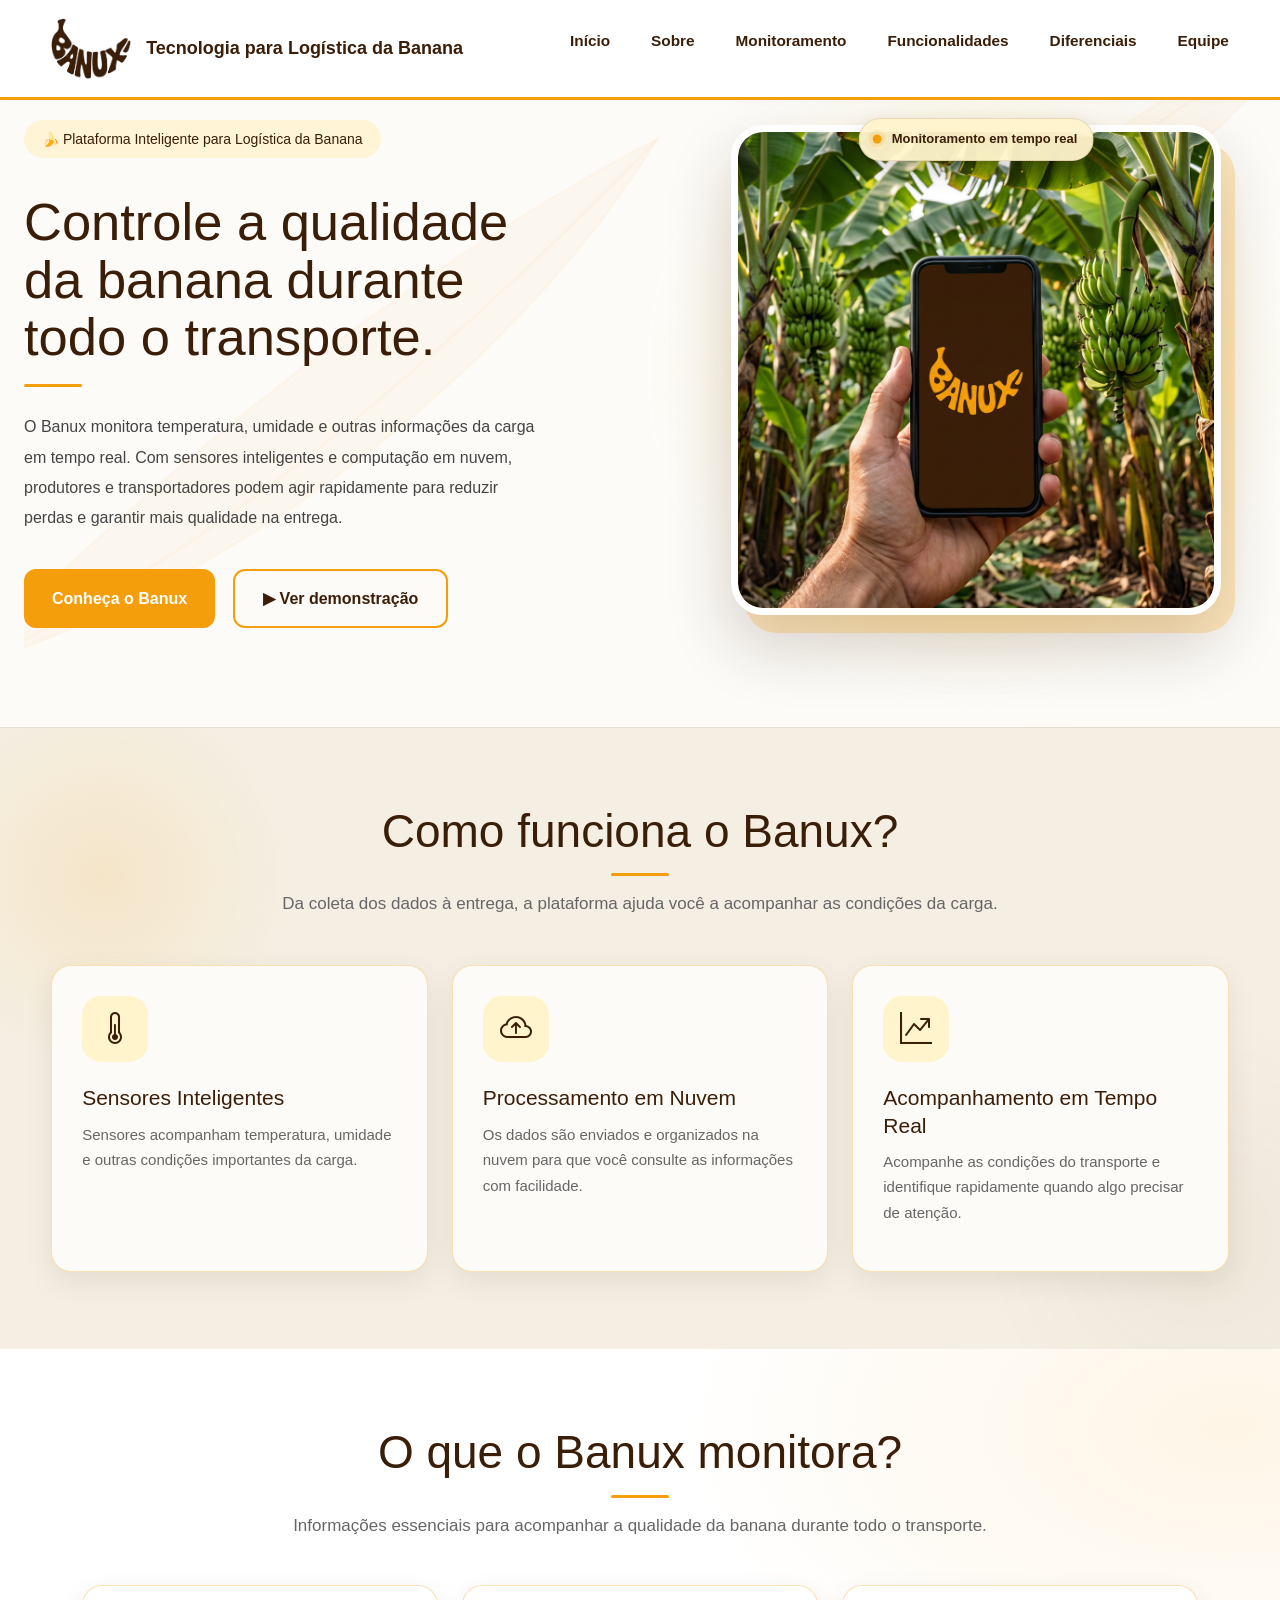
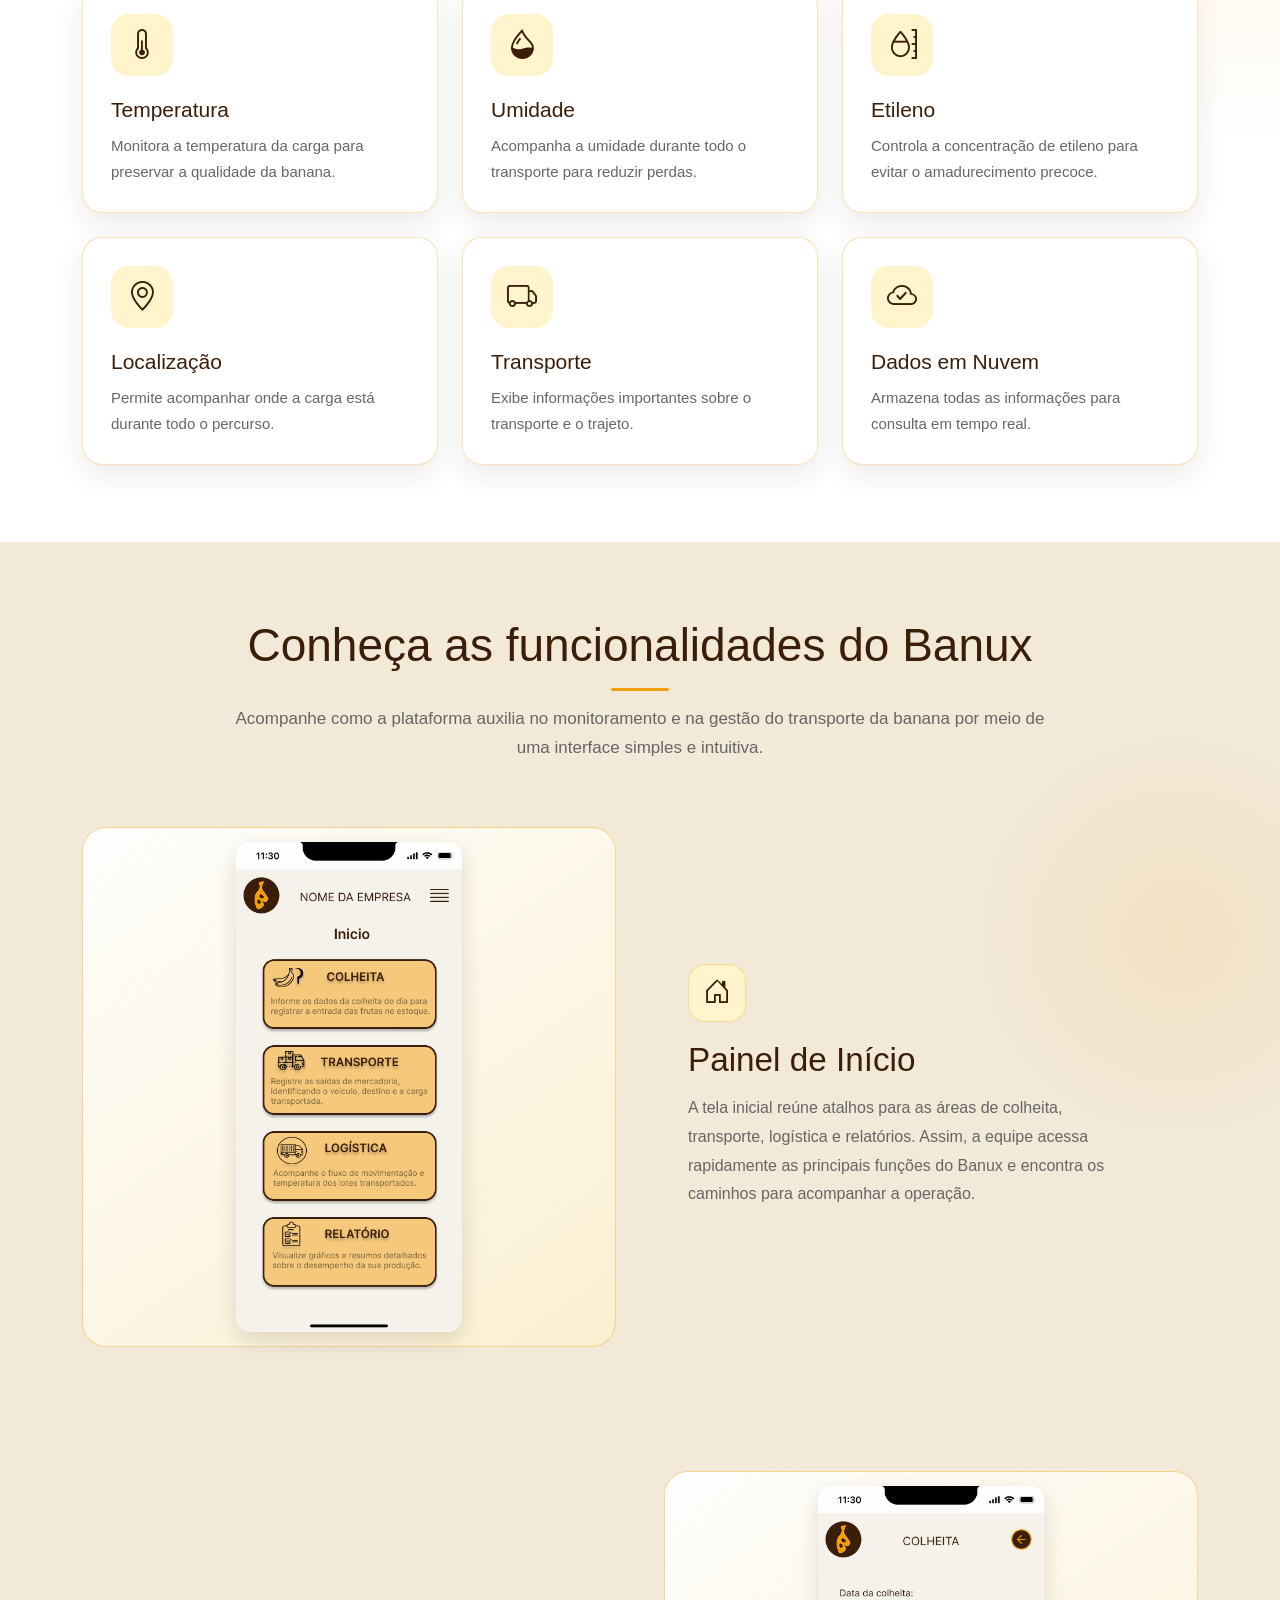
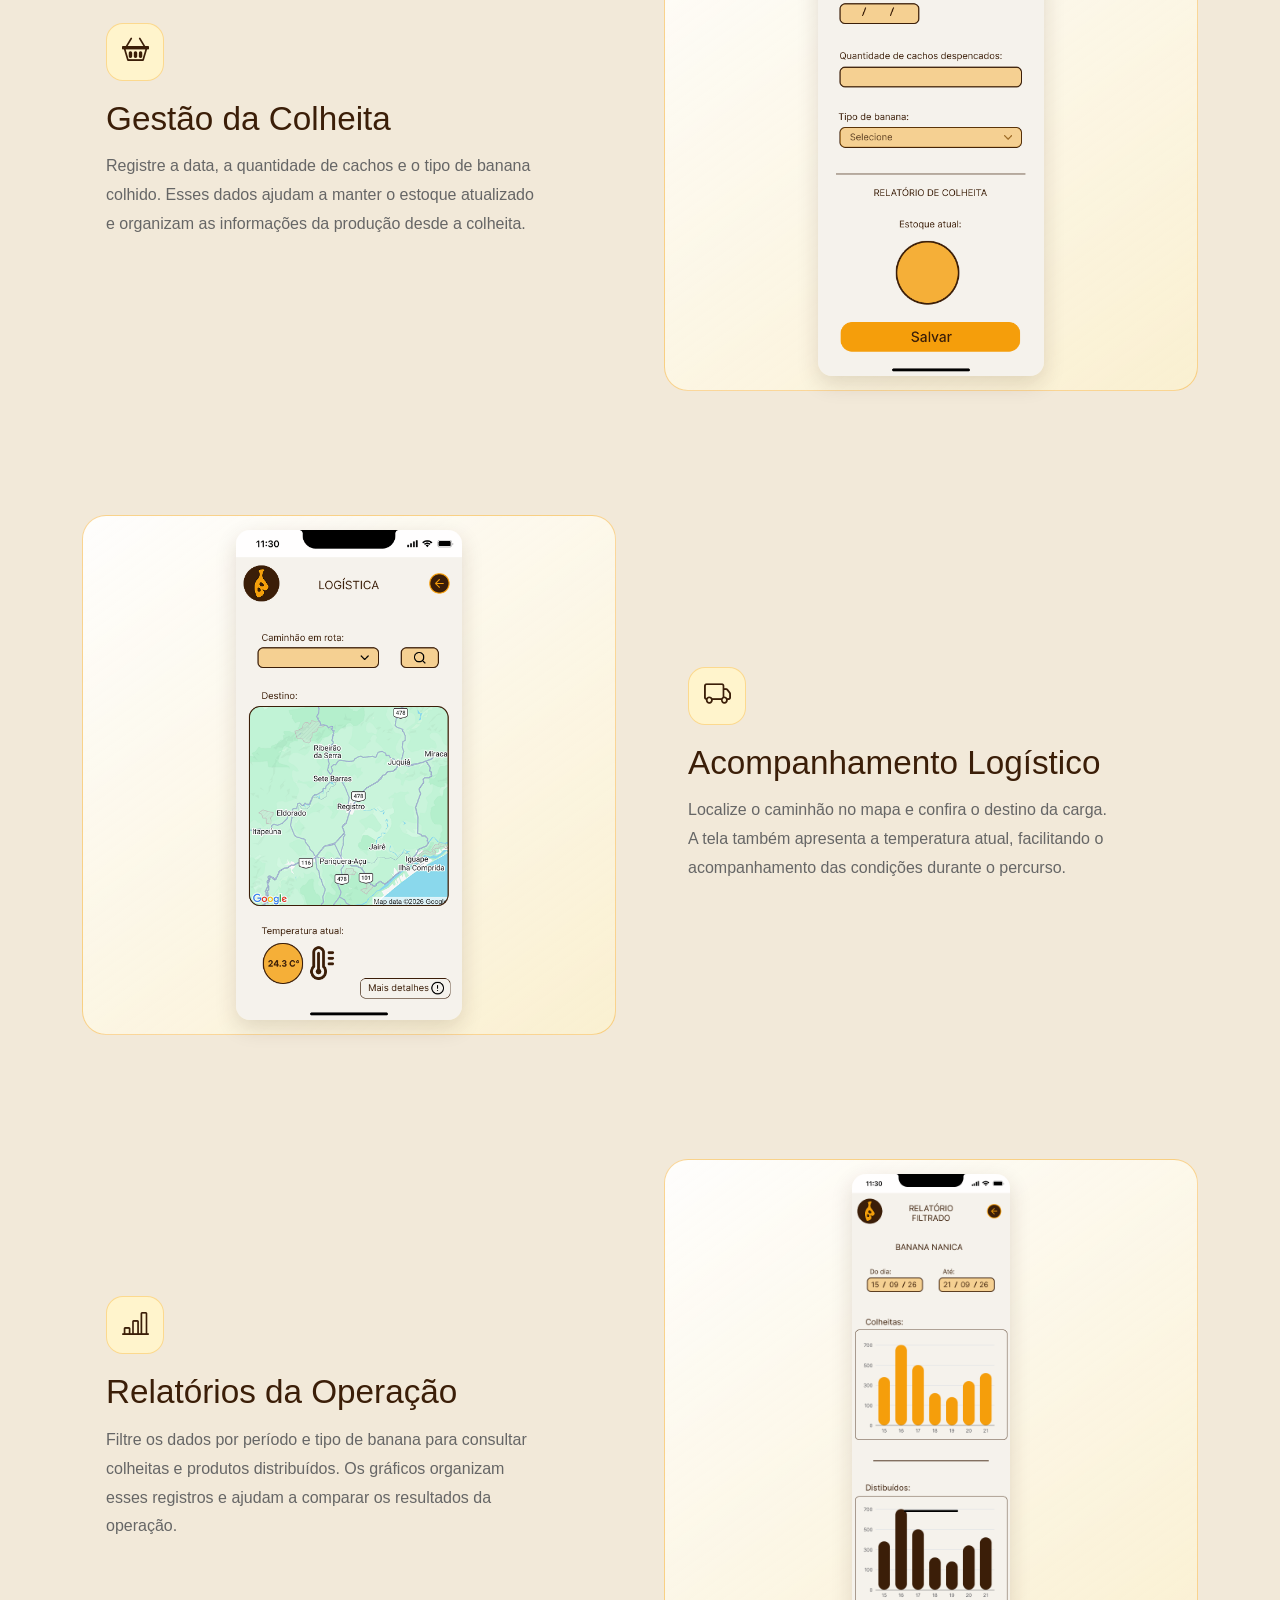
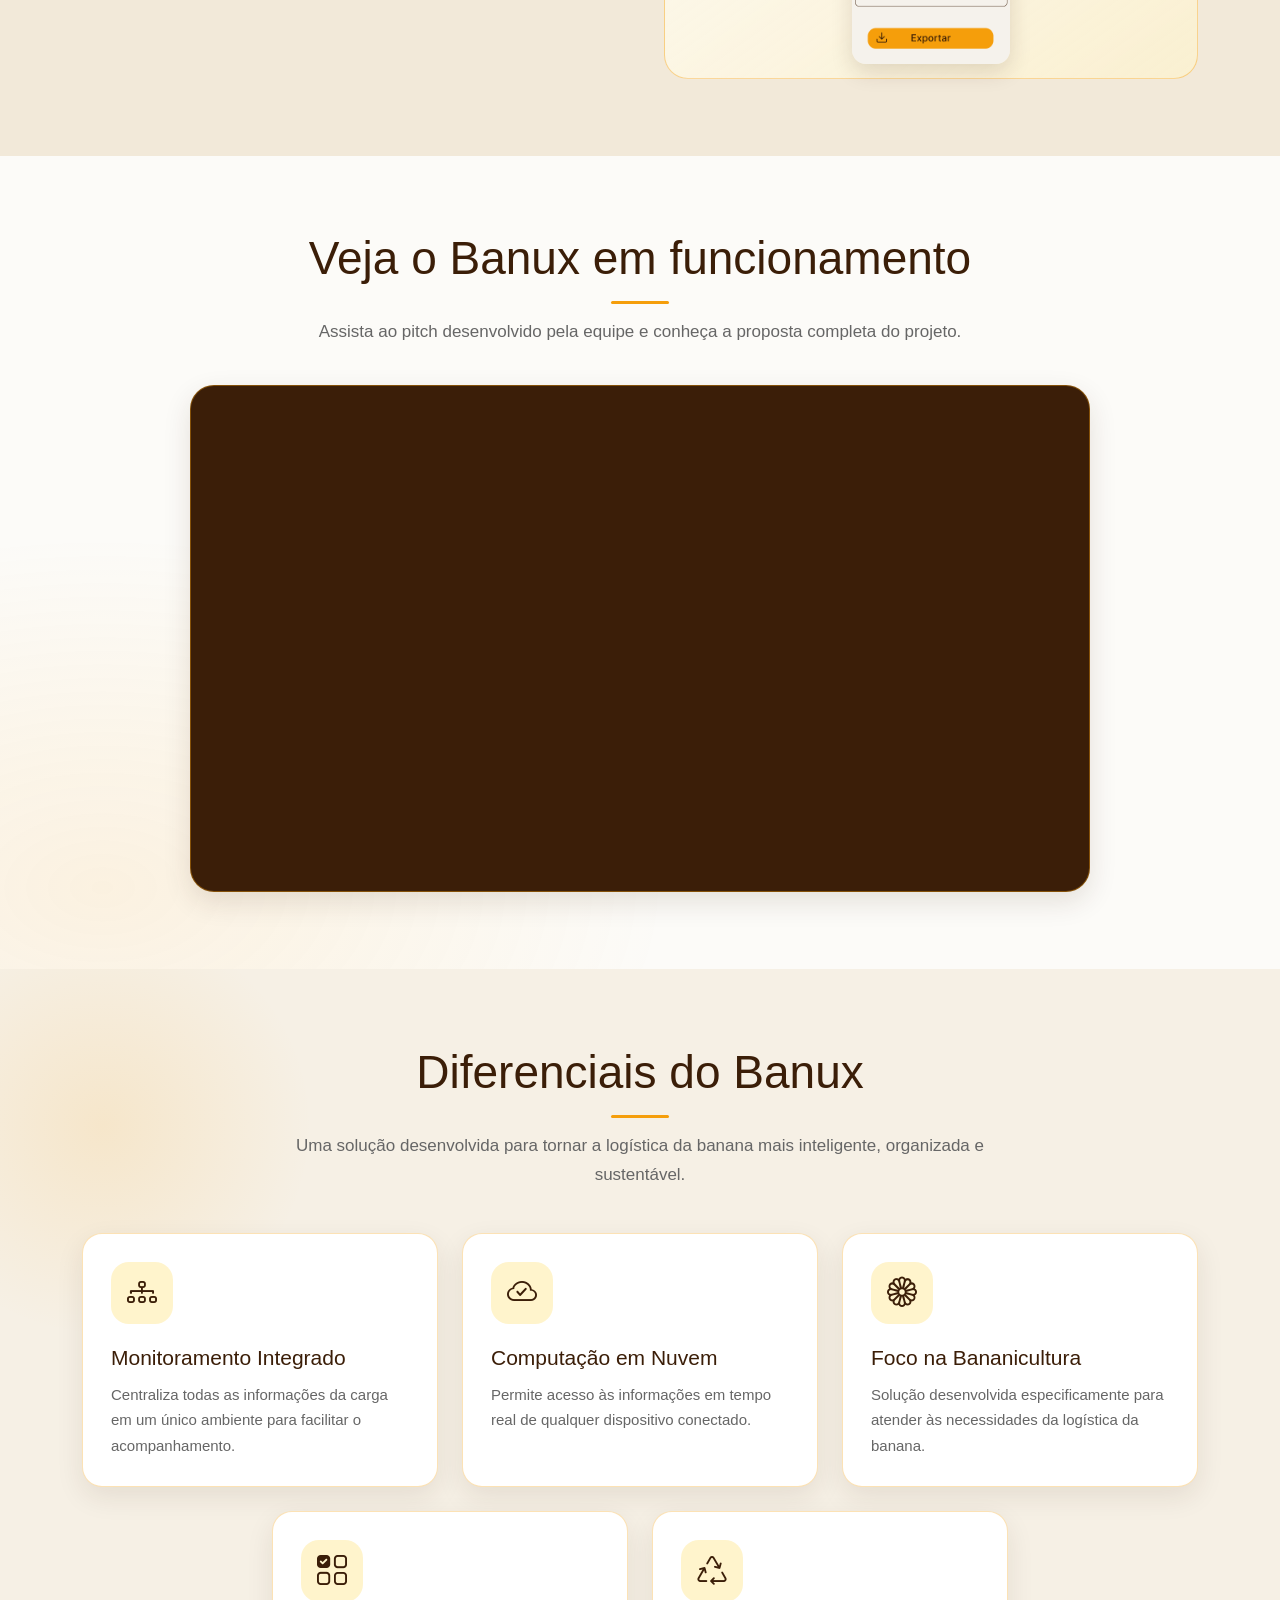
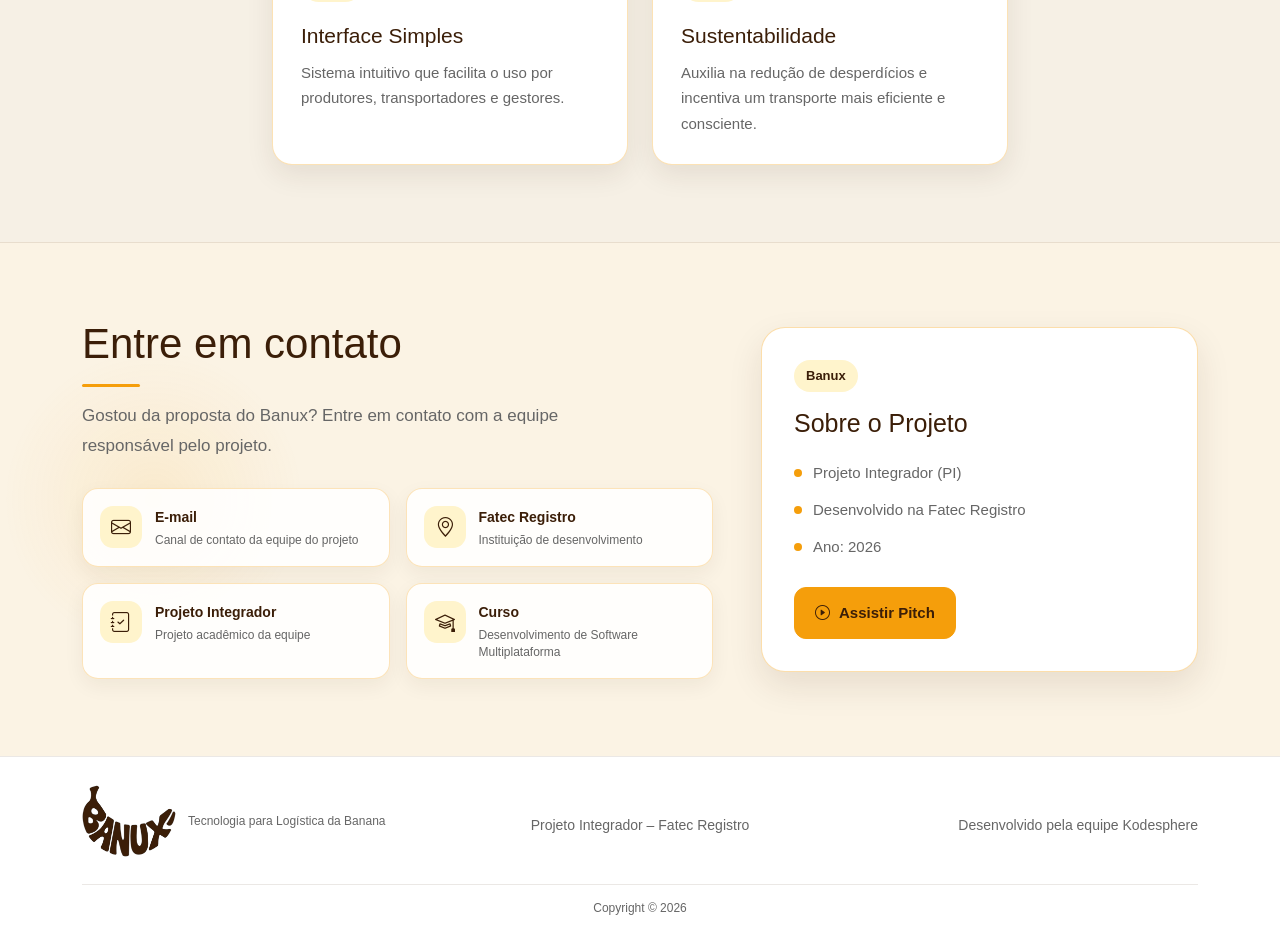
==== commit 55209c61: "Hospedagem" ====
--- a/banux/index.html
+++ b/banux/index.html
@@ -18,7 +18,7 @@
 
             <div class="logo-texto">
 
-                <span>Tecnologia para Logística da Banana</span>
+                <span><strong>Tecnologia para Logística da Banana</strong></span>
 
             </div>
 
--- a/banux/style.css
+++ b/banux/style.css
@@ -97,16 +97,16 @@
 
 .logo img{
 
-    width:130px;
+    width:80px;
     height:auto;
 
 }
 
 .logo-texto span{
 
-    font-size:14px;
-
-    color:var(--cinza);
+    font-size:18px;
+
+    color:var(--marrom);
 
 }
 nav ul{
